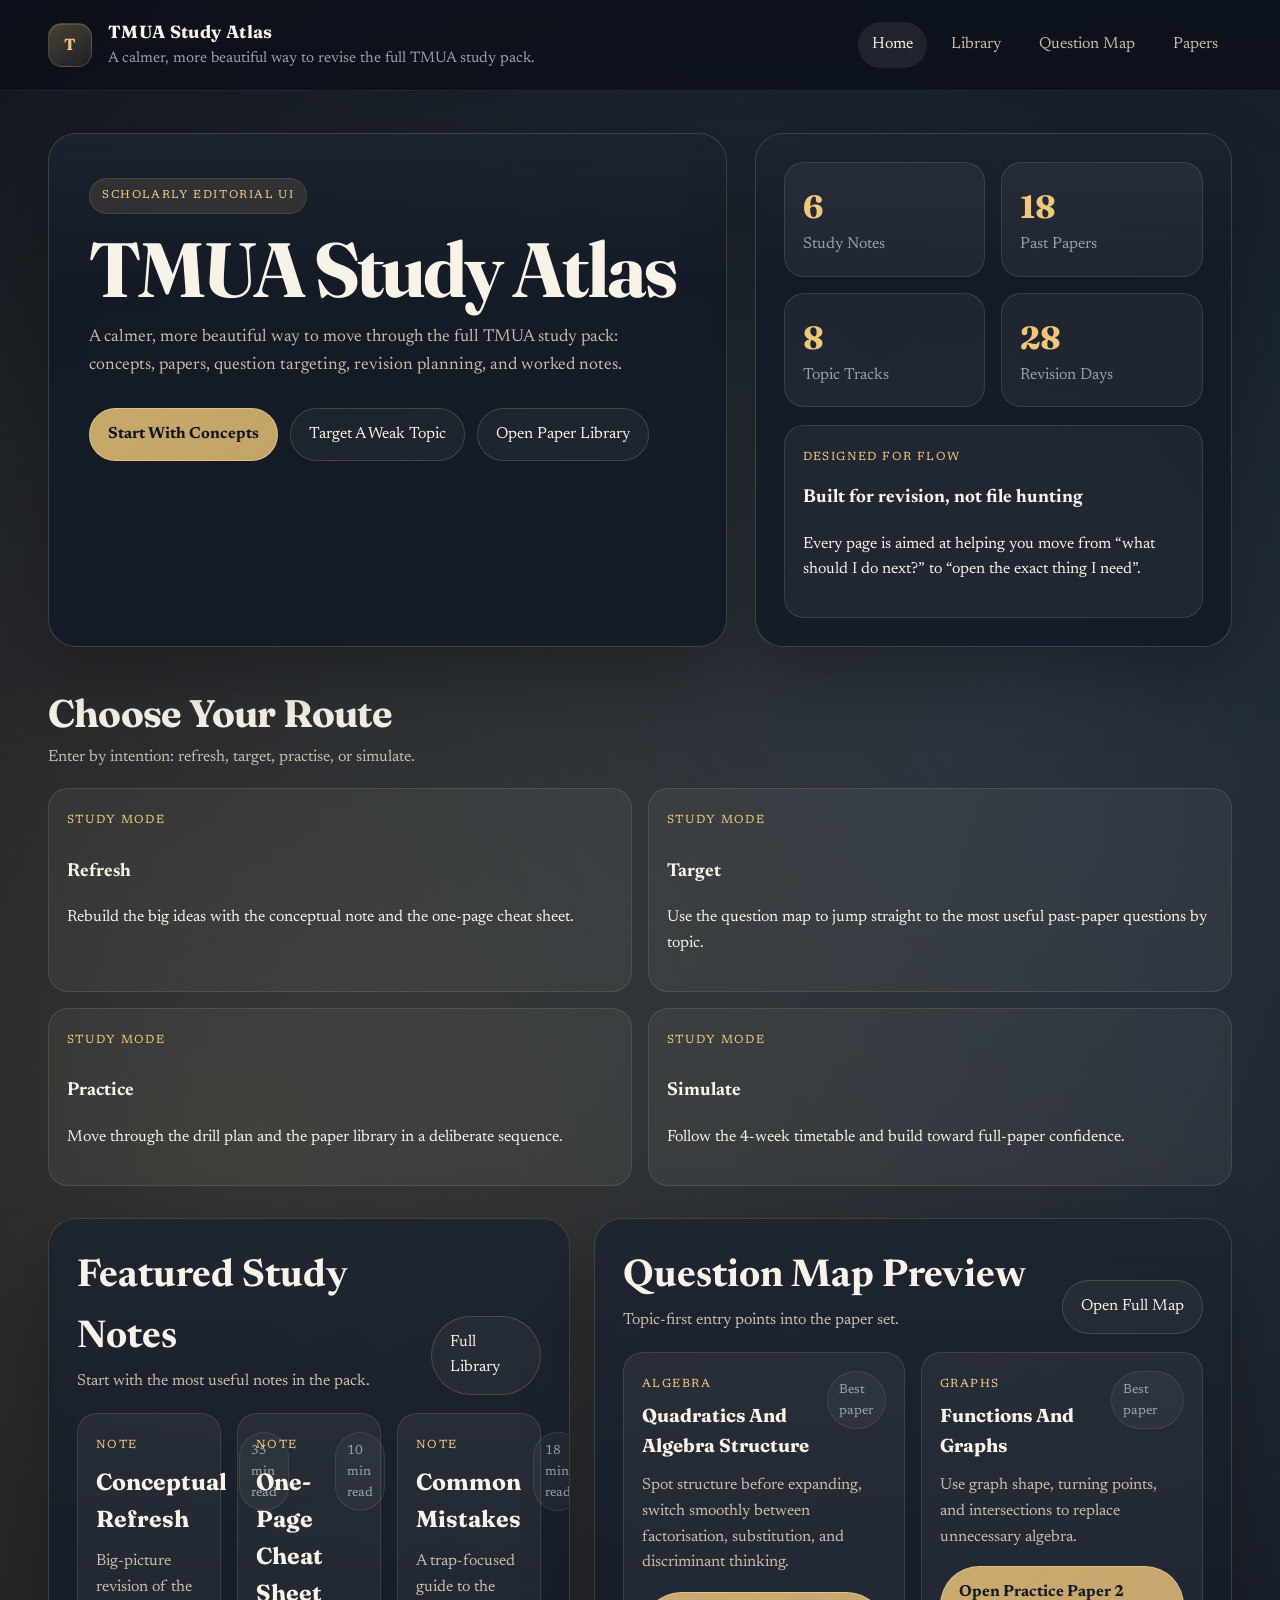
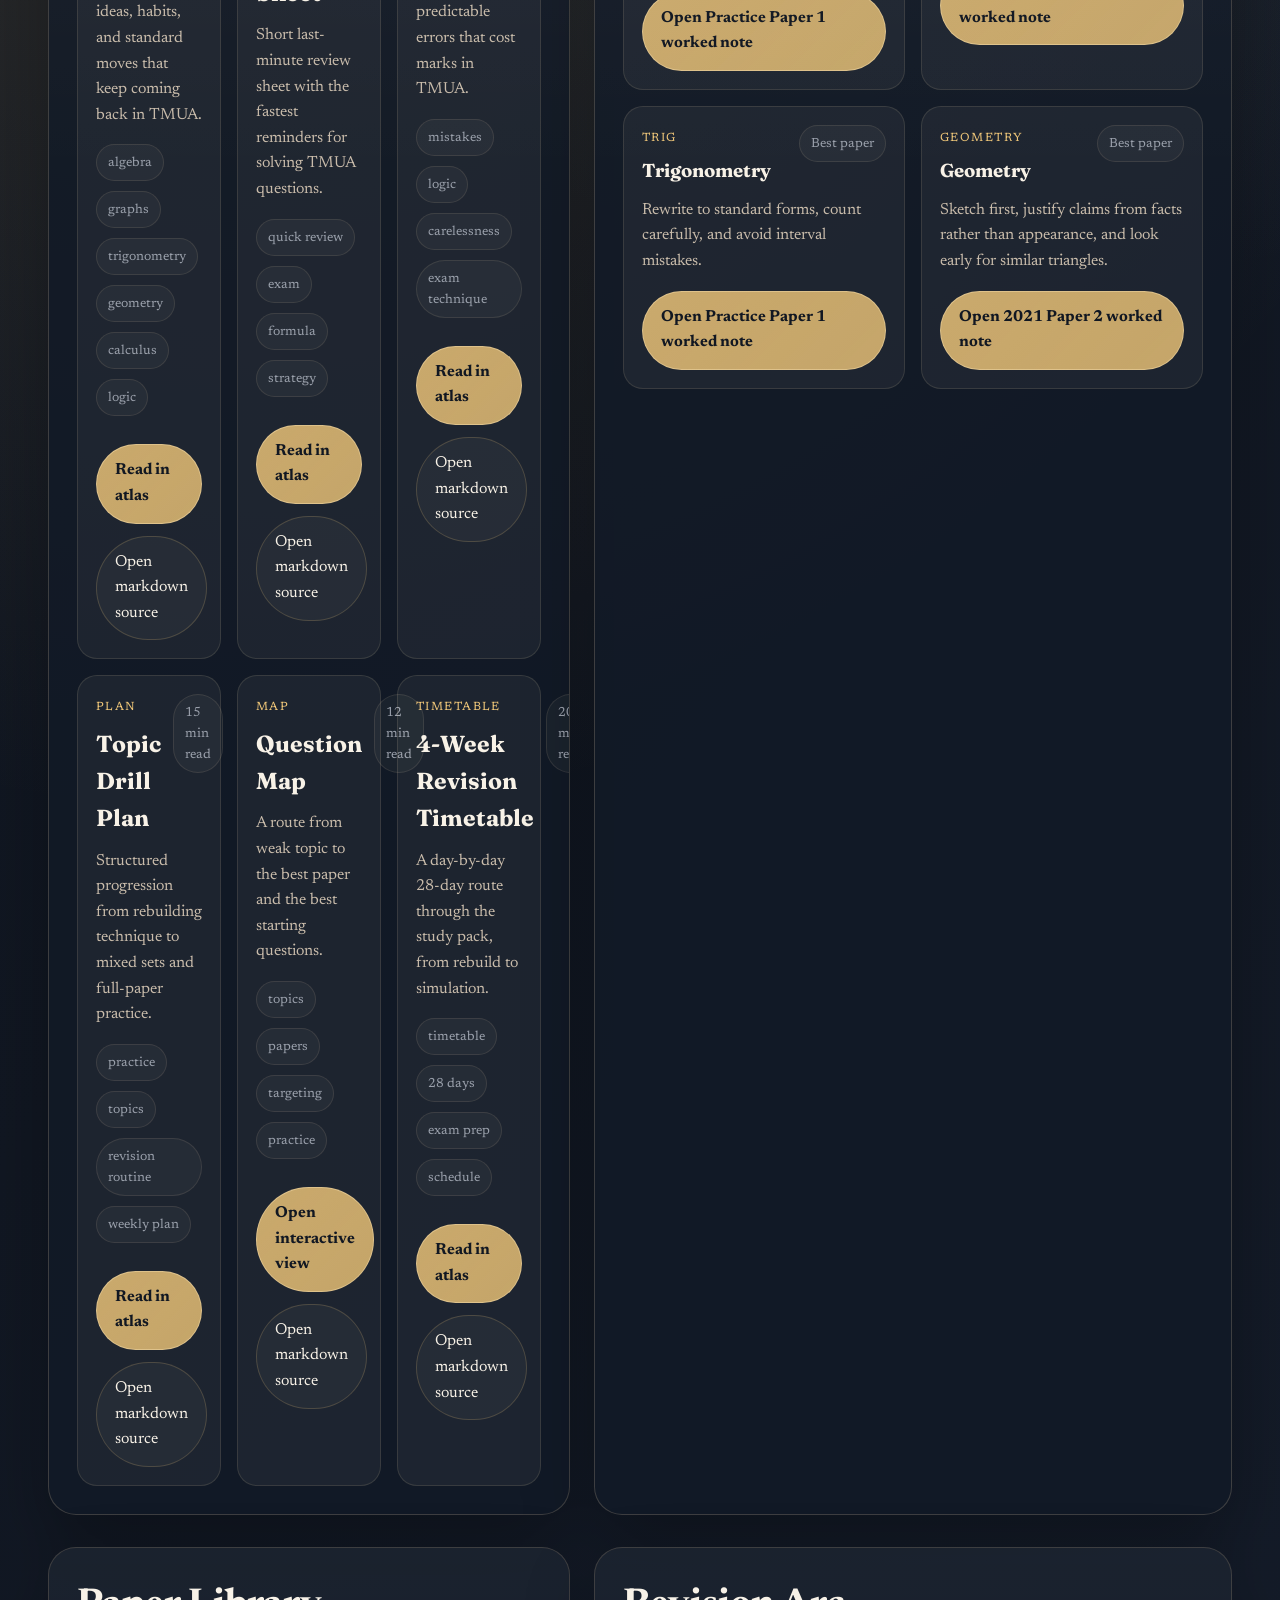
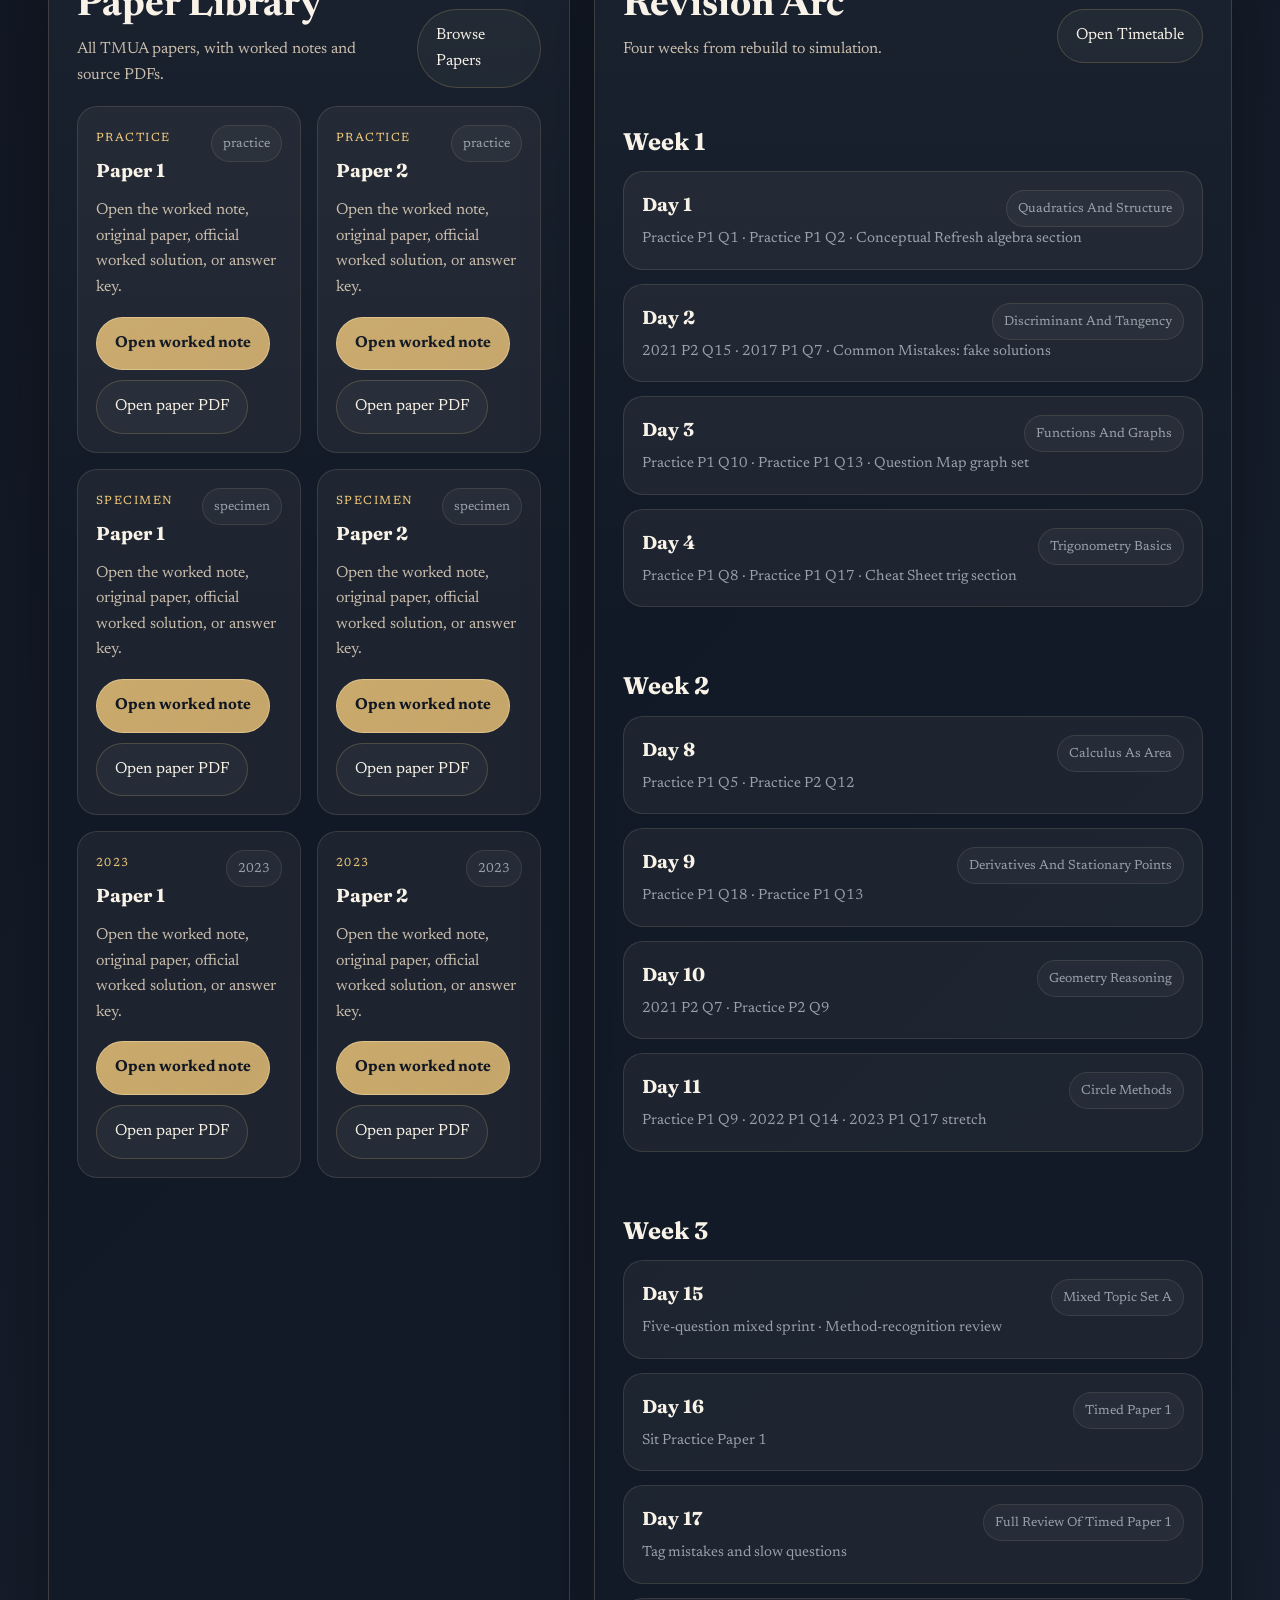
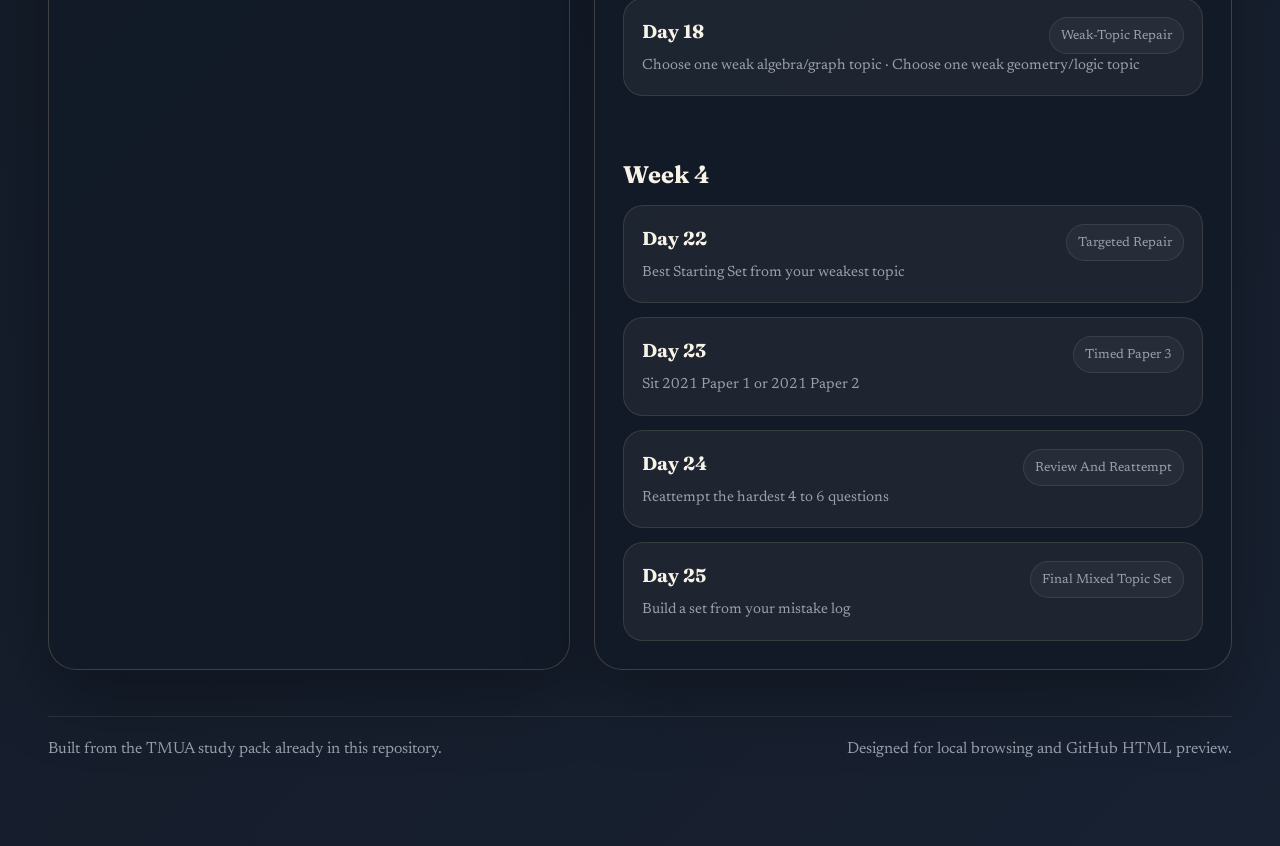
==== resources/maths/tmua/site/index.html @ 2b826812 "Add TMUA study pack site" ====
<!DOCTYPE html>
<html lang="en">
  <head>
    <meta charset="UTF-8" />
    <meta name="viewport" content="width=device-width, initial-scale=1.0" />
    <title>TMUA Study Atlas</title>
    <meta
      name="description"
      content="A beautiful static interface for the TMUA study pack: concepts, papers, question map, and revision timetable."
    />
    <link rel="preconnect" href="https://fonts.googleapis.com" />
    <link rel="preconnect" href="https://fonts.gstatic.com" crossorigin />
    <link
      href="https://fonts.googleapis.com/css2?family=Fraunces:opsz,wght@9..144,600;9..144,700&family=IBM+Plex+Mono:wght@400;500&family=Newsreader:opsz,wght@6..72,400;6..72,500&display=swap"
      rel="stylesheet"
    />
    <link rel="stylesheet" href="styles.css" />
  </head>
  <body data-page="home">
    <div class="site-shell">
      <header class="topbar" id="topbar"></header>

      <main class="page">
        <section class="hero">
          <article class="panel hero-main">
            <span class="eyebrow">Scholarly editorial UI</span>
            <h1 class="display">TMUA Study Atlas</h1>
            <p>
              A calmer, more beautiful way to move through the full TMUA study pack: concepts,
              papers, question targeting, revision planning, and worked notes.
            </p>
            <div class="hero-actions">
              <a class="button button-primary" href="reader.html?note=conceptual-refresh">Start With Concepts</a>
              <a class="button" href="question-map.html">Target A Weak Topic</a>
              <a class="button" href="papers.html">Open Paper Library</a>
            </div>
          </article>

          <aside class="panel hero-side">
            <div class="stats-grid" id="hero-stats"></div>
            <div class="mini-card">
              <span class="kicker">Designed for flow</span>
              <h3 style="margin-top: 8px;">Built for revision, not file hunting</h3>
              <p>
                Every page is aimed at helping you move from “what should I do next?” to “open the exact
                thing I need”.
              </p>
            </div>
          </aside>
        </section>

        <section class="section">
          <div class="section-head">
            <div>
              <h2>Choose Your Route</h2>
              <p>Enter by intention: refresh, target, practise, or simulate.</p>
            </div>
          </div>
          <div class="pathways-grid" id="pathway-grid"></div>
        </section>

        <section class="split-section">
          <article class="panel" style="padding: 28px;">
            <div class="section-head">
              <div>
                <h2>Featured Study Notes</h2>
                <p>Start with the most useful notes in the pack.</p>
              </div>
              <a class="button" href="library.html">Full Library</a>
            </div>
            <div class="resource-grid" id="featured-grid"></div>
          </article>

          <article class="panel" style="padding: 28px;">
            <div class="section-head">
              <div>
                <h2>Question Map Preview</h2>
                <p>Topic-first entry points into the paper set.</p>
              </div>
              <a class="button" href="question-map.html">Open Full Map</a>
            </div>
            <div class="topic-grid" id="topic-preview"></div>
          </article>
        </section>

        <section class="split-section">
          <article class="panel" style="padding: 28px;">
            <div class="section-head">
              <div>
                <h2>Paper Library</h2>
                <p>All TMUA papers, with worked notes and source PDFs.</p>
              </div>
              <a class="button" href="papers.html">Browse Papers</a>
            </div>
            <div class="paper-grid" id="paper-preview"></div>
          </article>

          <article class="panel" style="padding: 28px;">
            <div class="section-head">
              <div>
                <h2>Revision Arc</h2>
                <p>Four weeks from rebuild to simulation.</p>
              </div>
              <a class="button" href="reader.html?note=4-week-timetable">Open Timetable</a>
            </div>
            <div class="timeline" id="timeline-preview"></div>
          </article>
        </section>

        <footer class="footer-note" id="footer-note"></footer>
      </main>
    </div>

    <script src="data.js"></script>
    <script src="app.js"></script>
  </body>
</html>
---- resources/maths/tmua/site/styles.css ----
:root {
  --bg: #111722;
  --bg-soft: #182131;
  --panel: rgba(18, 26, 39, 0.86);
  --panel-strong: rgba(12, 19, 29, 0.94);
  --card: rgba(247, 239, 226, 0.08);
  --card-border: rgba(219, 197, 160, 0.22);
  --text: #f8f2e7;
  --muted: #c9bcab;
  --soft: #9aa0ab;
  --accent: #d9b572;
  --accent-strong: #f0c779;
  --accent-faint: rgba(217, 181, 114, 0.12);
  --shadow: 0 30px 70px rgba(0, 0, 0, 0.28);
  --shadow-soft: 0 16px 40px rgba(0, 0, 0, 0.18);
  --radius-lg: 28px;
  --radius-md: 20px;
  --radius-sm: 14px;
  --max-width: 1240px;
}

* {
  box-sizing: border-box;
}

html {
  scroll-behavior: smooth;
}

body {
  margin: 0;
  font-family: "Newsreader", Georgia, serif;
  color: var(--text);
  background:
    radial-gradient(circle at 20% 20%, rgba(217, 181, 114, 0.18), transparent 28%),
    radial-gradient(circle at 80% 12%, rgba(106, 146, 180, 0.18), transparent 24%),
    linear-gradient(135deg, #0c121b 0%, #111722 40%, #182131 100%);
  min-height: 100vh;
  line-height: 1.6;
}

body::before {
  content: "";
  position: fixed;
  inset: 0;
  pointer-events: none;
  background-image:
    linear-gradient(rgba(255, 255, 255, 0.015), rgba(255, 255, 255, 0.015)),
    radial-gradient(rgba(255, 255, 255, 0.03) 0.6px, transparent 0.6px);
  background-size: 100% 100%, 18px 18px;
  opacity: 0.45;
  mix-blend-mode: soft-light;
}

a {
  color: inherit;
  text-decoration: none;
}

button,
input,
select {
  font: inherit;
}

.site-shell {
  position: relative;
  z-index: 1;
}

.topbar {
  position: sticky;
  top: 0;
  z-index: 50;
  backdrop-filter: blur(18px);
  background: rgba(10, 15, 24, 0.72);
  border-bottom: 1px solid rgba(217, 181, 114, 0.12);
}

.topbar-inner {
  max-width: var(--max-width);
  margin: 0 auto;
  padding: 18px 28px;
  display: flex;
  justify-content: space-between;
  gap: 24px;
  align-items: center;
}

.brand {
  display: flex;
  align-items: center;
  gap: 16px;
}

.brand-mark {
  width: 44px;
  height: 44px;
  border-radius: 14px;
  display: grid;
  place-items: center;
  background: linear-gradient(145deg, rgba(217, 181, 114, 0.3), rgba(247, 239, 226, 0.08));
  border: 1px solid rgba(217, 181, 114, 0.2);
  box-shadow: inset 0 1px 0 rgba(255, 255, 255, 0.12);
  font-family: "Fraunces", Georgia, serif;
  font-weight: 700;
  color: var(--accent-strong);
}

.brand-copy strong {
  display: block;
  font-family: "Fraunces", Georgia, serif;
  font-size: 1.1rem;
  letter-spacing: 0.02em;
}

.brand-copy span {
  color: var(--soft);
  font-size: 0.95rem;
}

.nav-links {
  display: flex;
  align-items: center;
  gap: 10px;
  flex-wrap: wrap;
}

.nav-links a {
  padding: 10px 14px;
  border-radius: 999px;
  color: var(--muted);
  transition: 180ms ease;
}

.nav-links a:hover,
.nav-links a.is-active {
  background: rgba(247, 239, 226, 0.08);
  color: var(--text);
}

.page {
  max-width: var(--max-width);
  margin: 0 auto;
  padding: 42px 28px 84px;
}

.hero {
  display: grid;
  grid-template-columns: 1.35fr 0.95fr;
  gap: 28px;
  align-items: stretch;
}

.panel {
  position: relative;
  overflow: hidden;
  background: var(--panel);
  border: 1px solid var(--card-border);
  border-radius: var(--radius-lg);
  box-shadow: var(--shadow);
}

.panel::after {
  content: "";
  position: absolute;
  inset: 0;
  background: linear-gradient(180deg, rgba(255, 255, 255, 0.04), transparent 30%);
  pointer-events: none;
}

.hero-main {
  padding: 44px 40px;
}

.eyebrow {
  display: inline-flex;
  align-items: center;
  gap: 8px;
  padding: 8px 12px;
  border-radius: 999px;
  background: var(--accent-faint);
  color: var(--accent-strong);
  border: 1px solid rgba(217, 181, 114, 0.14);
  text-transform: uppercase;
  letter-spacing: 0.14em;
  font-size: 0.72rem;
}

.display {
  margin: 20px 0 12px;
  font-family: "Fraunces", Georgia, serif;
  font-size: clamp(3rem, 6vw, 5.5rem);
  line-height: 0.95;
  letter-spacing: -0.04em;
  max-width: 12ch;
}

.hero-main p,
.section-intro {
  max-width: 62ch;
  color: var(--muted);
  font-size: 1.08rem;
}

.hero-actions,
.card-actions {
  display: flex;
  flex-wrap: wrap;
  gap: 12px;
  margin-top: 28px;
}

.button {
  display: inline-flex;
  align-items: center;
  justify-content: center;
  gap: 10px;
  padding: 13px 18px;
  border-radius: 999px;
  border: 1px solid rgba(217, 181, 114, 0.22);
  background: rgba(247, 239, 226, 0.04);
  color: var(--text);
  transition: 200ms ease;
}

.button:hover {
  transform: translateY(-2px);
  background: rgba(247, 239, 226, 0.1);
  box-shadow: var(--shadow-soft);
}

.button-primary {
  background: linear-gradient(135deg, rgba(217, 181, 114, 0.92), rgba(240, 199, 121, 0.8));
  color: #111722;
  border-color: rgba(255, 232, 184, 0.4);
  font-weight: 700;
}

.button-primary:hover {
  background: linear-gradient(135deg, rgba(240, 199, 121, 0.96), rgba(255, 221, 154, 0.86));
}

.hero-side {
  padding: 28px;
  display: grid;
  gap: 18px;
}

.stats-grid,
.pathways-grid,
.resource-grid,
.topic-grid,
.paper-grid {
  display: grid;
  gap: 16px;
}

.stats-grid {
  grid-template-columns: repeat(2, minmax(0, 1fr));
}

.stat-card,
.mini-card,
.resource-card,
.topic-card,
.paper-card,
.timeline-card {
  background: rgba(247, 239, 226, 0.05);
  border: 1px solid rgba(219, 197, 160, 0.14);
  border-radius: var(--radius-md);
  padding: 18px;
}

.stat-card strong {
  display: block;
  font-family: "Fraunces", Georgia, serif;
  font-size: 2rem;
  color: var(--accent-strong);
}

.stat-card span,
.card-meta,
.pill,
.topic-meta,
.timeline-meta {
  color: var(--soft);
}

.split-section {
  display: grid;
  grid-template-columns: 0.9fr 1.1fr;
  gap: 24px;
  margin-top: 32px;
}

.section {
  margin-top: 36px;
}

.section h2,
.reader-article h2,
.reader-article h3 {
  font-family: "Fraunces", Georgia, serif;
  letter-spacing: -0.02em;
}

.section-head {
  display: flex;
  align-items: end;
  justify-content: space-between;
  gap: 16px;
  margin-bottom: 18px;
}

.section-head h2,
.reader-article h1 {
  margin: 0;
  font-size: clamp(1.8rem, 3vw, 2.8rem);
}

.section-head p {
  margin: 0;
  color: var(--muted);
}

.pathways-grid {
  grid-template-columns: repeat(2, minmax(0, 1fr));
}

.resource-grid {
  grid-template-columns: repeat(3, minmax(0, 1fr));
}

.topic-grid {
  grid-template-columns: repeat(2, minmax(0, 1fr));
}

.paper-grid {
  grid-template-columns: repeat(2, minmax(0, 1fr));
}

.resource-card,
.topic-card,
.paper-card,
.mini-card,
.timeline-card {
  transition: 180ms ease;
}

.resource-card:hover,
.topic-card:hover,
.paper-card:hover,
.mini-card:hover,
.timeline-card:hover {
  transform: translateY(-4px);
  box-shadow: var(--shadow-soft);
  border-color: rgba(240, 199, 121, 0.22);
}

.card-topline,
.topic-card-header,
.timeline-heading {
  display: flex;
  justify-content: space-between;
  gap: 12px;
  align-items: start;
}

.card-title,
.topic-card h3,
.paper-card h3,
.reader-article h1,
.timeline-card h3 {
  margin: 0;
  font-family: "Fraunces", Georgia, serif;
}

.card-title {
  font-size: 1.45rem;
}

.card-description,
.paper-card p,
.topic-card p {
  color: var(--muted);
  margin: 12px 0 0;
}

.tag-list,
.filter-row,
.reader-actions,
.topic-links,
.paper-links {
  display: flex;
  flex-wrap: wrap;
  gap: 10px;
}

.pill {
  display: inline-flex;
  align-items: center;
  padding: 7px 11px;
  background: rgba(247, 239, 226, 0.04);
  border: 1px solid rgba(219, 197, 160, 0.12);
  border-radius: 999px;
  font-size: 0.82rem;
}

.filter-shell {
  margin: 22px 0 8px;
  display: grid;
  grid-template-columns: 2fr 1fr 1fr;
  gap: 14px;
}

.filter-shell input,
.filter-shell select {
  width: 100%;
  padding: 14px 16px;
  border-radius: 16px;
  border: 1px solid rgba(219, 197, 160, 0.16);
  background: rgba(10, 15, 24, 0.42);
  color: var(--text);
}

.kicker {
  display: inline-block;
  margin-bottom: 8px;
  color: var(--accent-strong);
  text-transform: uppercase;
  font-size: 0.74rem;
  letter-spacing: 0.12em;
}

.library-layout,
.reader-layout {
  display: grid;
  grid-template-columns: 280px minmax(0, 1fr);
  gap: 24px;
  align-items: start;
}

.sticky-panel {
  position: sticky;
  top: 96px;
  padding: 22px;
}

.toc,
.sidebar-list {
  display: grid;
  gap: 8px;
}

.toc a,
.sidebar-list a {
  padding: 10px 12px;
  border-radius: 12px;
  color: var(--muted);
  transition: 180ms ease;
}

.toc a:hover,
.toc a.is-active,
.sidebar-list a:hover,
.sidebar-list a.is-active {
  background: rgba(247, 239, 226, 0.08);
  color: var(--text);
}

.reader-panel {
  padding: 30px clamp(20px, 4vw, 44px);
}

.reader-meta {
  display: flex;
  justify-content: space-between;
  gap: 18px;
  align-items: start;
  margin-bottom: 28px;
}

.reader-summary {
  max-width: 60ch;
  color: var(--muted);
}

.progress-track {
  margin-top: 18px;
  height: 4px;
  background: rgba(247, 239, 226, 0.08);
  border-radius: 999px;
  overflow: hidden;
}

.progress-fill {
  height: 100%;
  width: 0;
  background: linear-gradient(90deg, var(--accent), var(--accent-strong));
  border-radius: inherit;
}

.reader-article {
  display: grid;
  gap: 24px;
}

.reader-article section {
  padding-bottom: 8px;
  border-bottom: 1px solid rgba(219, 197, 160, 0.12);
}

.reader-article h2 {
  margin-bottom: 10px;
  font-size: 1.7rem;
}

.reader-article h3 {
  margin-bottom: 8px;
  font-size: 1.18rem;
}

.reader-article p,
.reader-article li {
  color: var(--muted);
}

.reader-article code,
.mono {
  font-family: "IBM Plex Mono", monospace;
  font-size: 0.92em;
  padding: 0.1em 0.4em;
  border-radius: 6px;
  background: rgba(247, 239, 226, 0.08);
}

.lede {
  font-size: 1.1rem;
  color: #efe4d1;
}

.callout {
  margin-top: 18px;
  padding: 20px;
  border-radius: 18px;
  background: linear-gradient(135deg, rgba(217, 181, 114, 0.12), rgba(247, 239, 226, 0.04));
  border: 1px solid rgba(217, 181, 114, 0.18);
}

.callout strong {
  display: block;
  margin-top: 8px;
  font-size: 1.14rem;
}

.two-column-list {
  display: grid;
  grid-template-columns: repeat(2, minmax(0, 1fr));
  gap: 18px;
}

.mistake-block {
  margin-bottom: 18px;
  padding: 18px 20px;
  background: rgba(247, 239, 226, 0.04);
  border-radius: 18px;
  border: 1px solid rgba(219, 197, 160, 0.12);
}

.timeline {
  display: grid;
  gap: 18px;
}

.timeline-week {
  margin-top: 22px;
}

.timeline-week h2 {
  font-family: "Fraunces", Georgia, serif;
  margin-bottom: 10px;
}

.timeline-list {
  display: grid;
  gap: 14px;
}

.timeline-meta {
  font-size: 0.92rem;
}

.empty-state {
  padding: 26px;
  color: var(--muted);
  border: 1px dashed rgba(219, 197, 160, 0.2);
  border-radius: 18px;
  background: rgba(247, 239, 226, 0.03);
}

.footer-note {
  margin-top: 46px;
  padding-top: 20px;
  border-top: 1px solid rgba(219, 197, 160, 0.12);
  color: var(--soft);
  display: flex;
  justify-content: space-between;
  gap: 16px;
  flex-wrap: wrap;
}

@media (max-width: 1060px) {
  .hero,
  .split-section,
  .library-layout,
  .reader-layout {
    grid-template-columns: 1fr;
  }

  .sticky-panel {
    position: static;
  }

  .resource-grid {
    grid-template-columns: repeat(2, minmax(0, 1fr));
  }
}

@media (max-width: 720px) {
  .topbar-inner,
  .page {
    padding-left: 18px;
    padding-right: 18px;
  }

  .hero-main,
  .reader-panel {
    padding: 24px 20px;
  }

  .stats-grid,
  .pathways-grid,
  .resource-grid,
  .topic-grid,
  .paper-grid,
  .filter-shell,
  .two-column-list {
    grid-template-columns: 1fr;
  }

  .display {
    max-width: 10ch;
  }

  .reader-meta {
    flex-direction: column;
  }
}
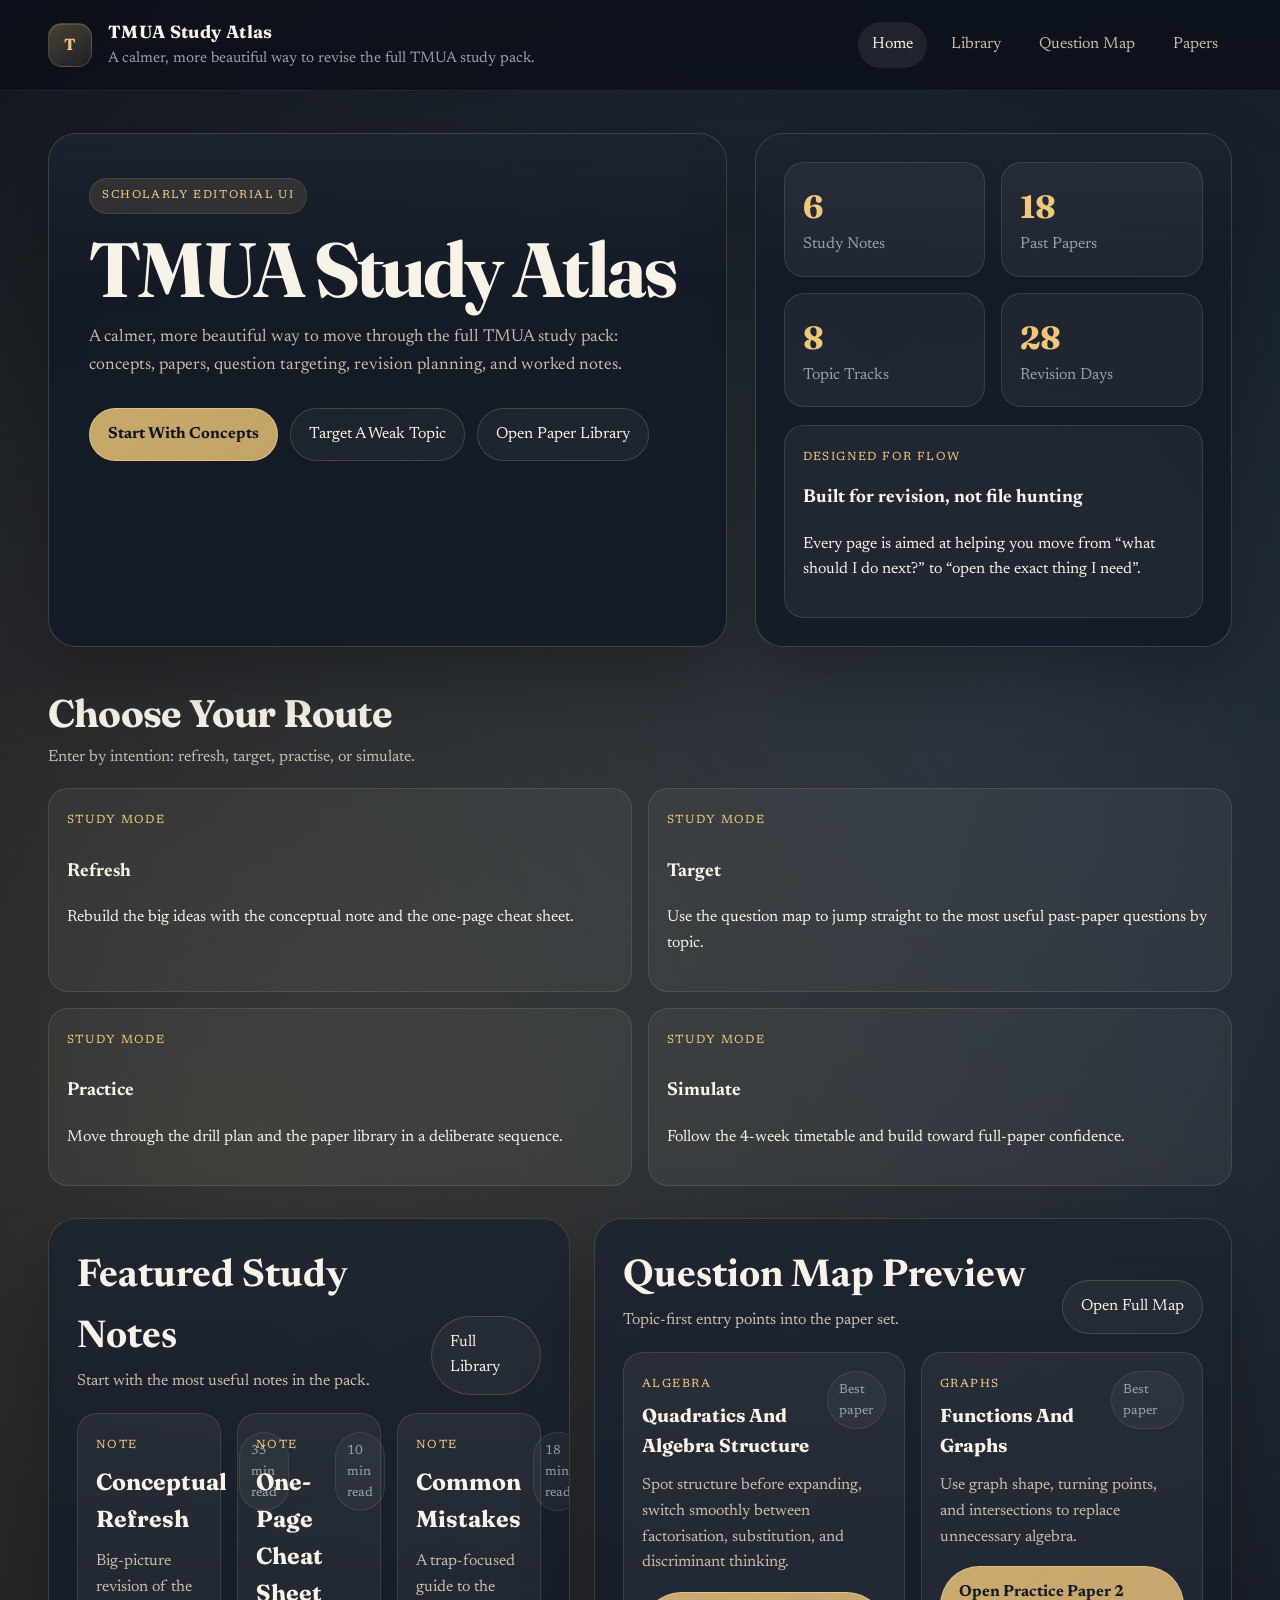
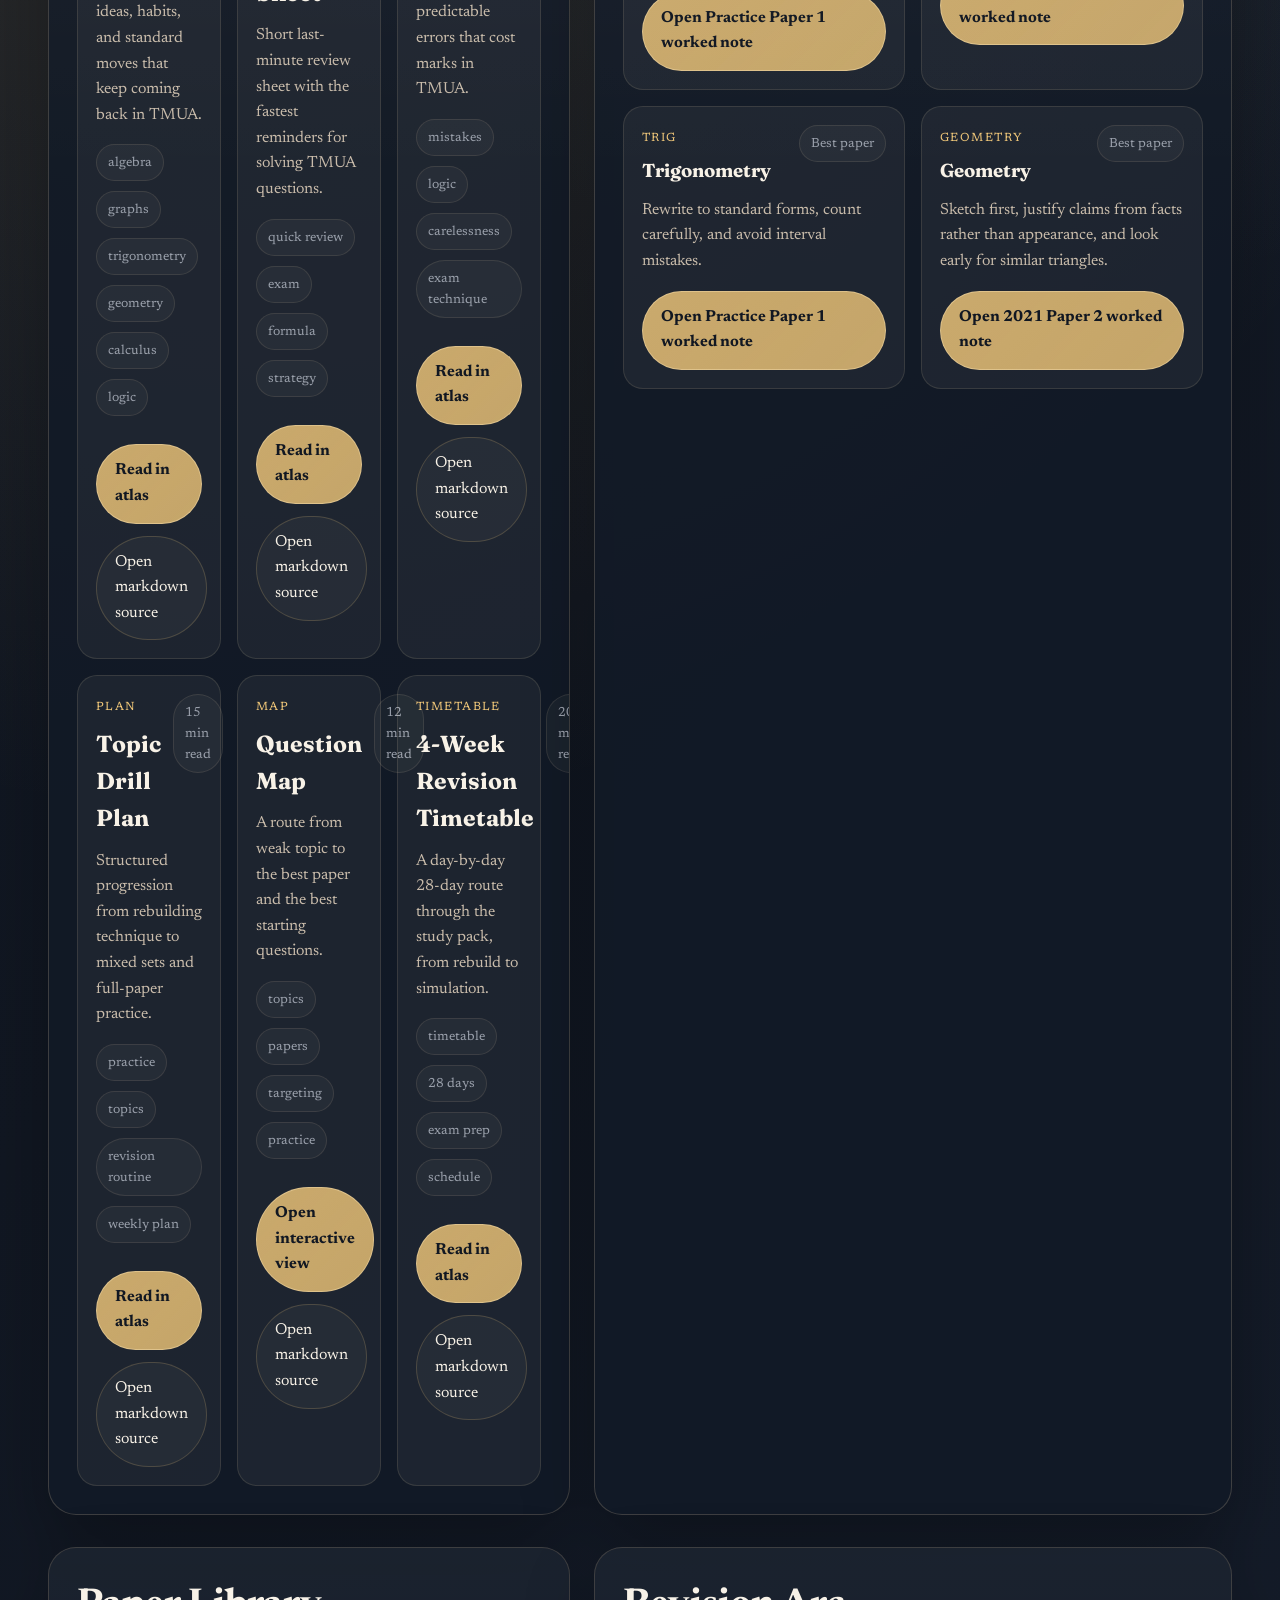
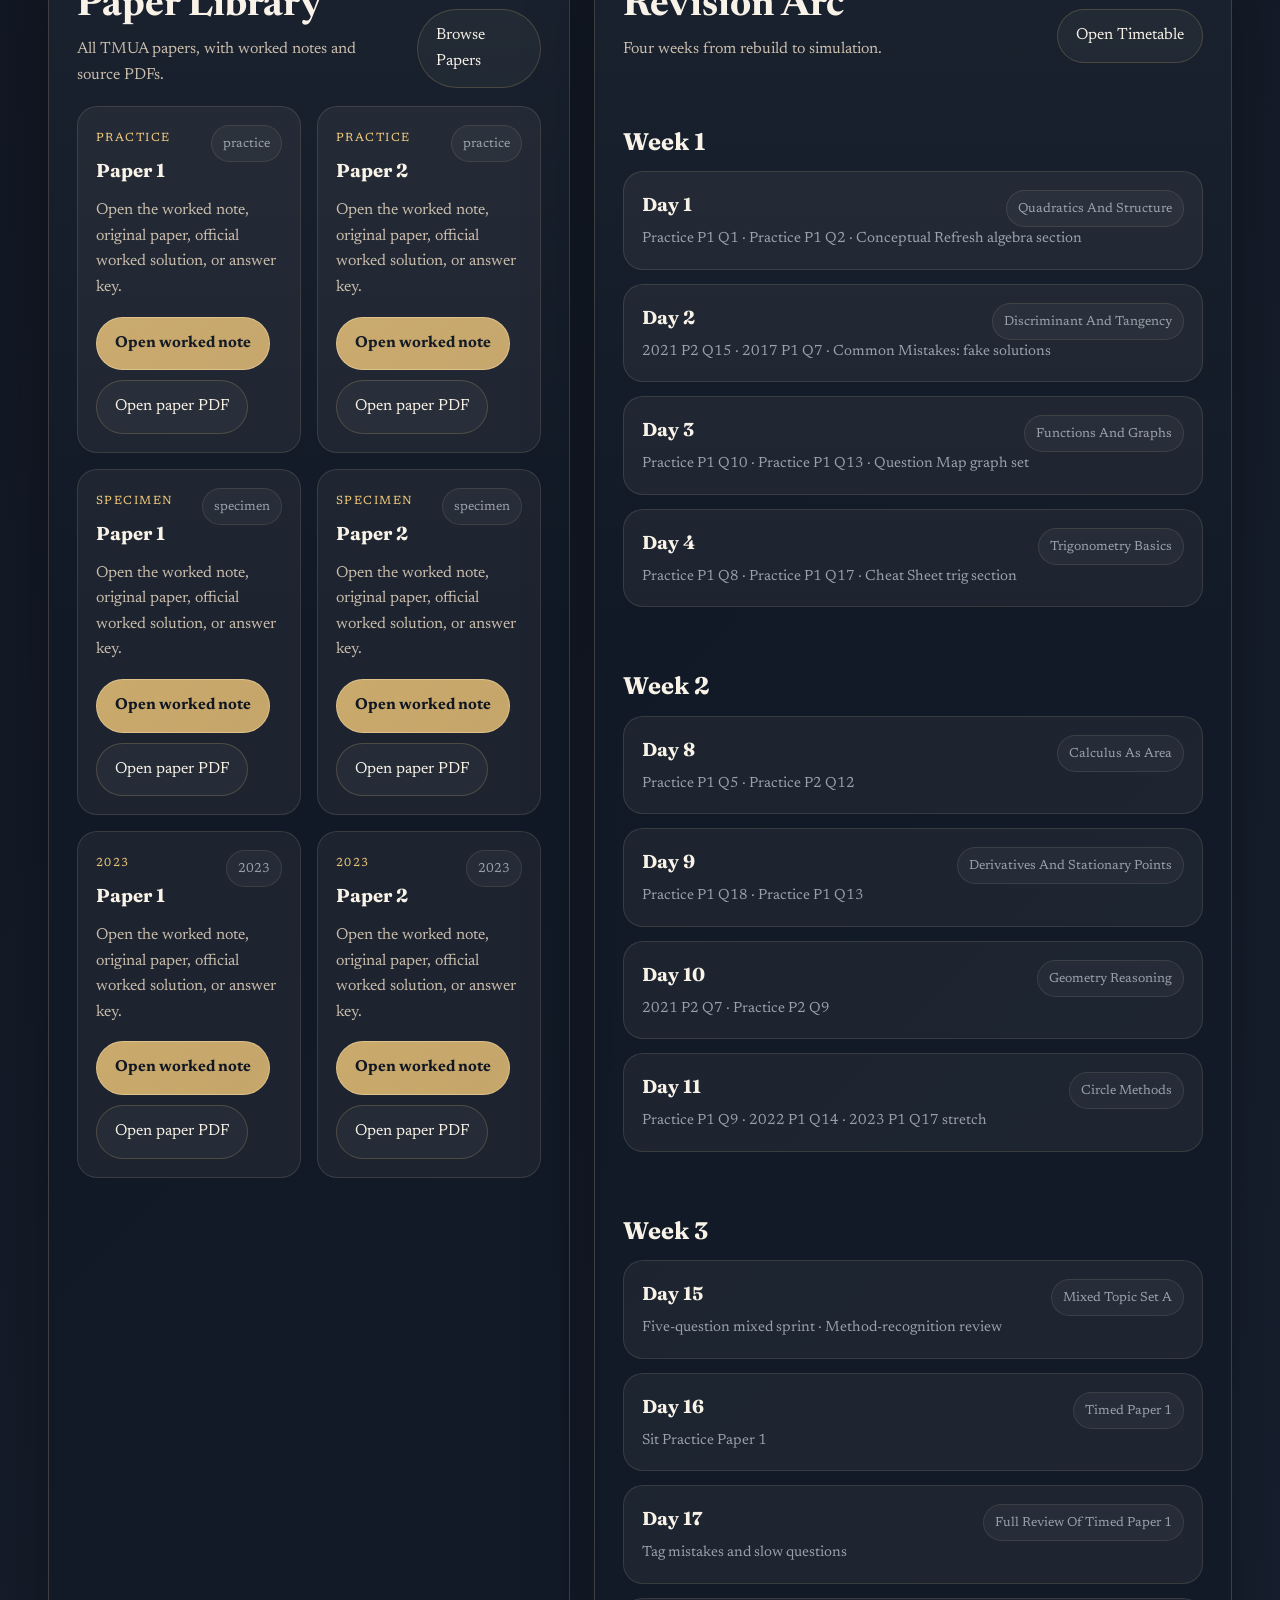
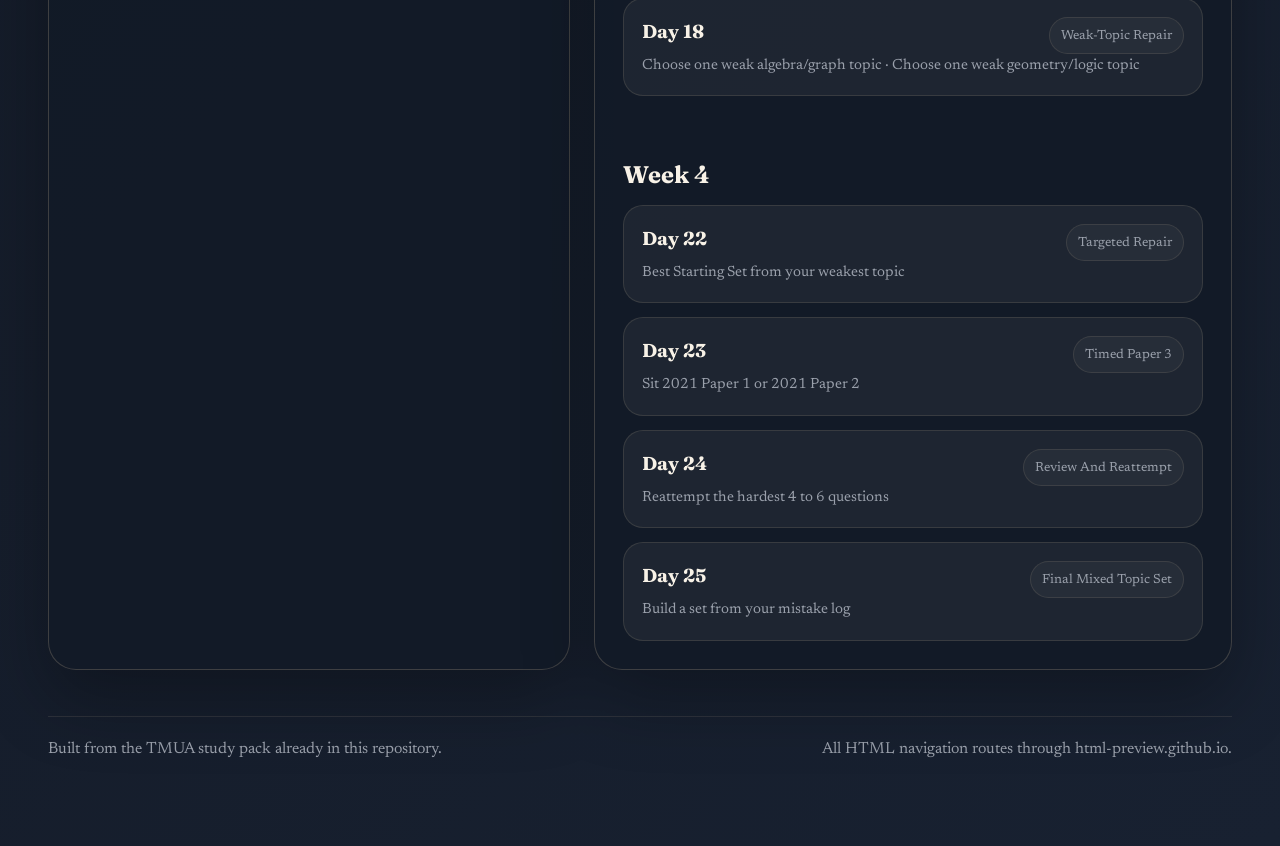
==== commit 9346cc8e: "Route HTML links through preview" ====
--- a/resources/maths/tmua/site/index.html
+++ b/resources/maths/tmua/site/index.html
@@ -30,9 +30,9 @@
               papers, question targeting, revision planning, and worked notes.
             </p>
             <div class="hero-actions">
-              <a class="button button-primary" href="reader.html?note=conceptual-refresh">Start With Concepts</a>
-              <a class="button" href="question-map.html">Target A Weak Topic</a>
-              <a class="button" href="papers.html">Open Paper Library</a>
+              <a class="button button-primary" href="https://html-preview.github.io/?url=https://raw.githubusercontent.com/kwr14/Tmua-aid/main/resources/maths/tmua/site/reader.html&note=conceptual-refresh">Start With Concepts</a>
+              <a class="button" href="https://html-preview.github.io/?url=https://raw.githubusercontent.com/kwr14/Tmua-aid/main/resources/maths/tmua/site/question-map.html">Target A Weak Topic</a>
+              <a class="button" href="https://html-preview.github.io/?url=https://raw.githubusercontent.com/kwr14/Tmua-aid/main/resources/maths/tmua/site/papers.html">Open Paper Library</a>
             </div>
           </article>
 
@@ -66,7 +66,7 @@
                 <h2>Featured Study Notes</h2>
                 <p>Start with the most useful notes in the pack.</p>
               </div>
-              <a class="button" href="library.html">Full Library</a>
+              <a class="button" href="https://html-preview.github.io/?url=https://raw.githubusercontent.com/kwr14/Tmua-aid/main/resources/maths/tmua/site/library.html">Full Library</a>
             </div>
             <div class="resource-grid" id="featured-grid"></div>
           </article>
@@ -77,7 +77,7 @@
                 <h2>Question Map Preview</h2>
                 <p>Topic-first entry points into the paper set.</p>
               </div>
-              <a class="button" href="question-map.html">Open Full Map</a>
+              <a class="button" href="https://html-preview.github.io/?url=https://raw.githubusercontent.com/kwr14/Tmua-aid/main/resources/maths/tmua/site/question-map.html">Open Full Map</a>
             </div>
             <div class="topic-grid" id="topic-preview"></div>
           </article>
@@ -90,7 +90,7 @@
                 <h2>Paper Library</h2>
                 <p>All TMUA papers, with worked notes and source PDFs.</p>
               </div>
-              <a class="button" href="papers.html">Browse Papers</a>
+              <a class="button" href="https://html-preview.github.io/?url=https://raw.githubusercontent.com/kwr14/Tmua-aid/main/resources/maths/tmua/site/papers.html">Browse Papers</a>
             </div>
             <div class="paper-grid" id="paper-preview"></div>
           </article>
@@ -101,7 +101,7 @@
                 <h2>Revision Arc</h2>
                 <p>Four weeks from rebuild to simulation.</p>
               </div>
-              <a class="button" href="reader.html?note=4-week-timetable">Open Timetable</a>
+              <a class="button" href="https://html-preview.github.io/?url=https://raw.githubusercontent.com/kwr14/Tmua-aid/main/resources/maths/tmua/site/reader.html&note=4-week-timetable">Open Timetable</a>
             </div>
             <div class="timeline" id="timeline-preview"></div>
           </article>
